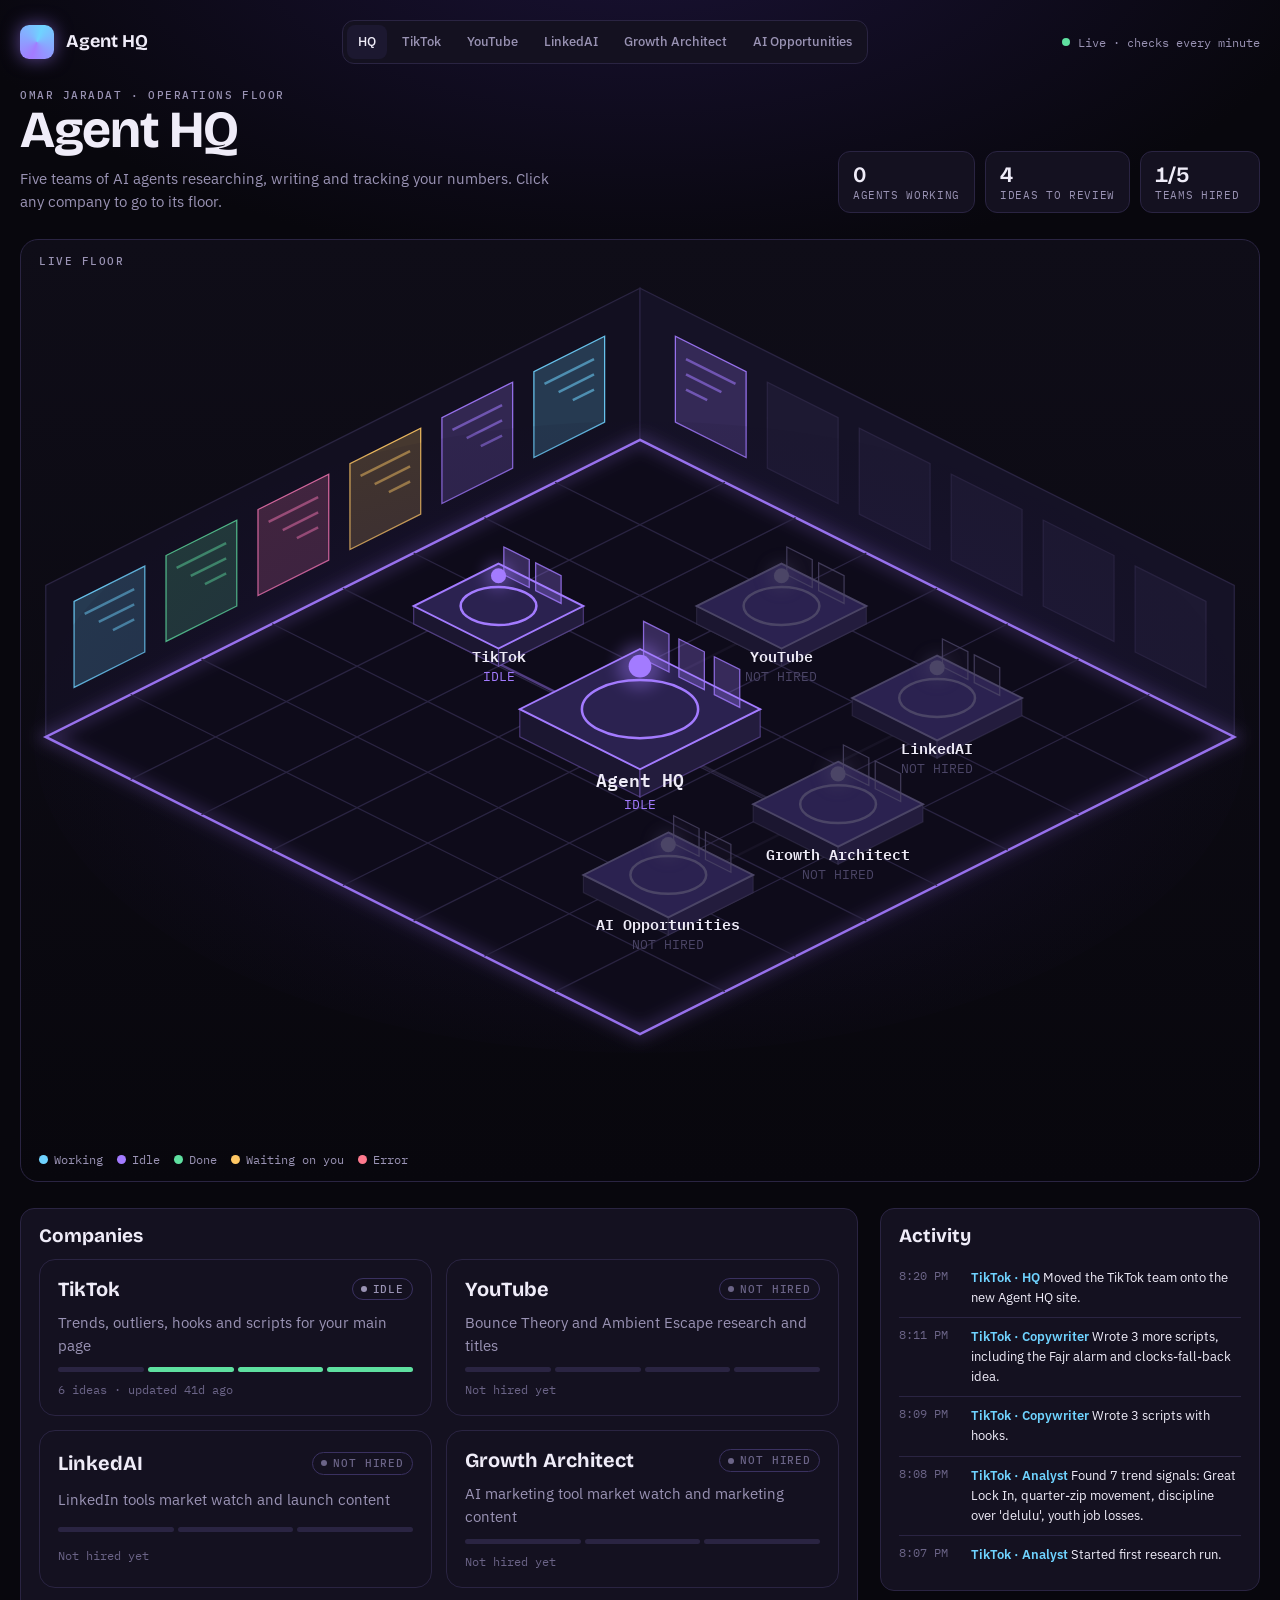
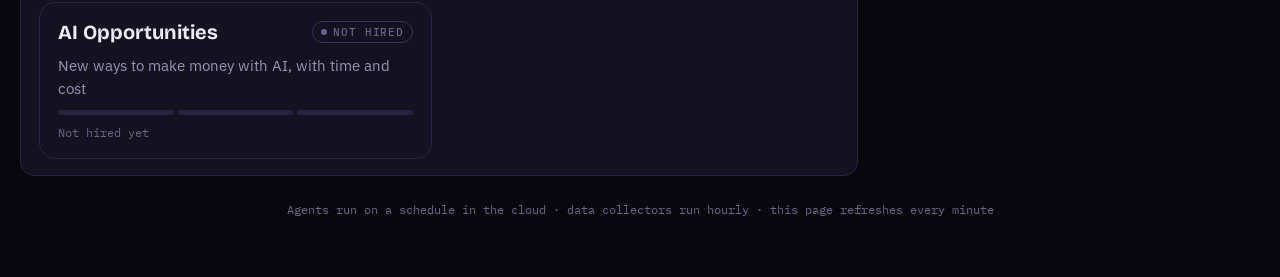
==== index.html @ 27188dbd "Agent HQ: hub, five team sites, hourly data collectors Co-Authored-By: Claude Opus 5.5 <noreply@anth" ====
<!doctype html>
<html lang="en" data-root="./">
<head>
<meta charset="utf-8">
<meta name="viewport" content="width=device-width,initial-scale=1,viewport-fit=cover">
<title>Agent HQ</title>
<link rel="preconnect" href="https://fonts.googleapis.com">
<link rel="preconnect" href="https://fonts.gstatic.com" crossorigin>
<link rel="stylesheet" href="https://fonts.googleapis.com/css2?family=Bricolage+Grotesque:opsz,wght@12..96,500;12..96,700&family=IBM+Plex+Sans:wght@400;500;600&family=IBM+Plex+Mono:wght@400;500&display=swap">
<link rel="stylesheet" href="./assets/style.css">
</head>
<body>
<div class="wrap">
  <header class="top">
    <a class="brand" href="./"><span class="brand-mark"></span><b>Agent HQ</b></a>
    <nav class="nav" id="nav" aria-label="Sites"></nav>
    <div class="live"><span class="pulse"></span><span id="liveText">Connecting…</span></div>
  </header>
  <section class="hero">
    <div><div class="label">Omar Jaradat · operations floor</div><h1>Agent HQ</h1><p>Five teams of AI agents researching, writing and tracking your numbers. Click any company to go to its floor.</p></div>
    <div class="stats">
      <div class="stat"><div class="v" id="s-working">0</div><div class="k">Agents working</div></div>
      <div class="stat"><div class="v" id="s-ideas">0</div><div class="k">Ideas to review</div></div>
      <div class="stat"><div class="v" id="s-teams">0/5</div><div class="k">Teams hired</div></div>
    </div>
  </section>
  <section class="floor-wrap" aria-label="Operations floor">
    <div class="floor-head"><div class="label">Live floor</div></div>
    <svg class="floor" id="floor" role="img" aria-label="Isometric view of all teams"></svg>
    <div class="legend"><span><i class="sw" style="background:#6fd3ff"></i>Working</span><span><i class="sw" style="background:#a37bff"></i>Idle</span><span><i class="sw" style="background:#5fe0a0"></i>Done</span><span><i class="sw" style="background:#ffc864"></i>Waiting on you</span><span><i class="sw" style="background:#ff7a8e"></i>Error</span></div>
  </section>
  <div class="grid">
    <section class="panel"><div class="panel-head"><h2>Companies</h2></div><div class="companies" id="companies"></div></section>
    <section class="panel"><div class="panel-head"><h2>Activity</h2></div><ul class="log" id="log"></ul></section>
  </div>
  <footer>Agents run on a schedule in the cloud · data collectors run hourly · this page refreshes every minute</footer>
</div>
<script src="./assets/config.js"></script>
<script src="./assets/app.js"></script>
</body>
</html>
---- assets/style.css ----
/* Agent HQ — dark command deck. Tokens first. */
:root{
  --bg:#08070d; --bg2:#0f0d18; --surface:#141120; --raised:#1c1830; --line:#2a2442; --line2:#3a3160;
  --fg:#efecf8; --muted:#9a93b4; --dim:#6b6487;
  --accent:#a37bff; --accent2:#6fd3ff; --glow:rgba(163,123,255,.55);
  --good:#5fe0a0; --warn:#ffc864; --bad:#ff7a8e;
  --f-display:"Bricolage Grotesque",ui-sans-serif,system-ui,sans-serif;
  --f-body:"IBM Plex Sans",ui-sans-serif,system-ui,sans-serif;
  --f-mono:"IBM Plex Mono",ui-monospace,Menlo,monospace;
  color-scheme:dark;
}
*{box-sizing:border-box}
html,body{margin:0}
body{background:radial-gradient(1200px 600px at 50% -10%,#1a1236 0%,var(--bg) 60%) fixed,var(--bg);color:var(--fg);
  font:15px/1.55 var(--f-body);padding:20px max(16px,env(safe-area-inset-right,0px)) 60px max(16px,env(safe-area-inset-left,0px))}
a{color:var(--accent)}
button{font:inherit;cursor:pointer}
:focus-visible{outline:2px solid var(--accent);outline-offset:2px}
h1,h2,h3{font-family:var(--f-display);margin:0;line-height:1.15;text-wrap:balance}
.wrap{max-width:1240px;margin:0 auto;display:flex;flex-direction:column;gap:26px}
.label{font:500 11px/1 var(--f-mono);letter-spacing:.14em;text-transform:uppercase;color:var(--muted)}
.muted{color:var(--muted)}

/* Top bar */
.top{display:flex;justify-content:space-between;align-items:center;gap:14px;flex-wrap:wrap}
.brand{display:flex;align-items:center;gap:12px;text-decoration:none;color:var(--fg)}
.brand-mark{width:34px;height:34px;border-radius:9px;background:conic-gradient(from 200deg,var(--accent),var(--accent2),var(--accent));box-shadow:0 0 18px var(--glow)}
.brand b{font-family:var(--f-display);font-size:18px}
.nav{display:flex;gap:4px;flex-wrap:wrap;background:var(--surface);border:1px solid var(--line);border-radius:12px;padding:4px}
.nav a{color:var(--muted);text-decoration:none;padding:7px 11px;border-radius:8px;font-size:13px;font-weight:500}
.nav a:hover{color:var(--fg)}
.nav a[aria-current="page"]{background:var(--raised);color:var(--fg)}
.live{display:flex;align-items:center;gap:8px;font:12px var(--f-mono);color:var(--muted)}
.pulse{width:8px;height:8px;border-radius:50%;background:var(--good);box-shadow:0 0 0 0 rgba(95,224,160,.6);animation:pulse 2s infinite}
@keyframes pulse{0%{box-shadow:0 0 0 0 rgba(95,224,160,.6)}70%{box-shadow:0 0 0 9px rgba(95,224,160,0)}100%{box-shadow:0 0 0 0 rgba(95,224,160,0)}}

/* Hero */
.hero{display:flex;justify-content:space-between;align-items:flex-end;gap:16px;flex-wrap:wrap}
.hero h1{font-size:clamp(30px,5vw,52px);font-weight:700;letter-spacing:-.02em}
.hero p{margin:6px 0 0;color:var(--muted);max-width:60ch}
.stats{display:flex;gap:10px;flex-wrap:wrap}
.stat{background:var(--surface);border:1px solid var(--line);border-radius:12px;padding:10px 14px;min-width:120px}
.stat .v{font:600 22px var(--f-display);font-variant-numeric:tabular-nums}
.stat .k{font:11px var(--f-mono);color:var(--muted);letter-spacing:.06em;text-transform:uppercase}

/* Floor */
.floor-wrap{position:relative;background:linear-gradient(180deg,var(--bg2),var(--bg));border:1px solid var(--line);border-radius:18px;overflow:hidden}
.floor-head{display:flex;justify-content:space-between;align-items:center;gap:10px;flex-wrap:wrap;padding:16px 18px 0}
.floor{display:block;width:100%;height:auto;min-height:320px}
.floor text{font-family:var(--f-mono)}
.pod-core{transform-box:fill-box;transform-origin:center}
.working .pod-core{animation:core 1.6s ease-in-out infinite}
@keyframes core{0%,100%{opacity:.65}50%{opacity:1}}
.working .beam{animation:beam 2.4s linear infinite}
@keyframes beam{0%{opacity:0;transform:translateY(8px)}30%{opacity:.9}100%{opacity:0;transform:translateY(-34px)}}
.ring{transform-box:fill-box;transform-origin:center}
.working .ring{animation:ring 2.2s ease-out infinite}
@keyframes ring{0%{opacity:.8;transform:scale(.6)}100%{opacity:0;transform:scale(1.6)}}
.packet{offset-rotate:0deg}
@media (prefers-reduced-motion:reduce){*{animation:none!important}}

.legend{display:flex;gap:14px;flex-wrap:wrap;font:12px var(--f-mono);color:var(--muted);padding:0 18px 14px}
.legend span{display:inline-flex;align-items:center;gap:6px}
.sw{width:9px;height:9px;border-radius:50%}

/* Grid */
.grid{display:grid;grid-template-columns:minmax(0,1fr) 380px;gap:22px;align-items:start}
@media (max-width:980px){.grid{grid-template-columns:minmax(0,1fr)}}
.panel{background:var(--surface);border:1px solid var(--line);border-radius:14px;padding:16px 18px;min-width:0}
.panel-head{display:flex;justify-content:space-between;align-items:center;gap:10px;flex-wrap:wrap;margin-bottom:12px}
.panel-head h2{font-size:19px;font-weight:700}
.stack{display:flex;flex-direction:column;gap:22px;min-width:0}

/* Agents roster */
.roster{display:grid;grid-template-columns:repeat(auto-fill,minmax(210px,1fr));gap:10px}
.agent{border:1px solid var(--line);border-radius:12px;padding:12px 14px;display:grid;gap:5px;background:var(--bg2);min-width:0}
.agent h3{font-size:15px;font-weight:600}
.agent .role{font-size:13px;color:var(--muted)}
.agent .doing{font-size:13px;overflow-wrap:anywhere}
.agent .when{font:11px var(--f-mono);color:var(--dim)}
.pill{display:inline-flex;align-items:center;gap:6px;width:max-content;font:500 10.5px/1 var(--f-mono);letter-spacing:.08em;text-transform:uppercase;padding:5px 8px;border-radius:999px;border:1px solid var(--line2);color:var(--muted)}
.pill::before{content:"";width:6px;height:6px;border-radius:50%;background:currentColor}
.s-working{color:var(--accent2);border-color:rgba(111,211,255,.4)}
.s-idle{color:var(--muted)}
.s-waiting{color:var(--warn);border-color:rgba(255,200,100,.4)}
.s-error{color:var(--bad);border-color:rgba(255,122,142,.4)}
.s-off{color:var(--dim)}
.s-ok{color:var(--good);border-color:rgba(95,224,160,.4)}

/* Log */
.log{list-style:none;margin:0;padding:0;display:grid;gap:0;max-height:520px;overflow:auto}
.log li{display:grid;grid-template-columns:62px minmax(0,1fr);gap:10px;padding:9px 0;border-bottom:1px solid var(--line);font-size:13px}
.log li:last-child{border-bottom:0}
.log time{font:12px var(--f-mono);color:var(--dim);font-variant-numeric:tabular-nums}
.log b{color:var(--accent2);font-weight:600}

/* Brief */
.brief{position:relative;overflow:hidden;background:linear-gradient(120deg,rgba(163,123,255,.14),transparent 55%),var(--surface)}
.brief h2{font-size:22px}
.brief .sum{max-width:72ch;margin:8px 0 0}
.cols{display:grid;grid-template-columns:repeat(auto-fit,minmax(220px,1fr));gap:16px;margin-top:14px}
.cols ul{margin:6px 0 0;padding-left:18px;display:grid;gap:4px}

/* Ideas */
.tabs{display:flex;gap:4px;flex-wrap:wrap;background:var(--bg2);border:1px solid var(--line);border-radius:10px;padding:3px}
.tabs button{border:0;background:transparent;color:var(--muted);padding:6px 10px;border-radius:7px;font-size:13px}
.tabs button[aria-pressed="true"]{background:var(--raised);color:var(--fg)}
.tabs .n{font:11px var(--f-mono);margin-left:4px;opacity:.75}
.ideas{display:grid;gap:12px}
.idea{border:1px solid var(--line);border-radius:12px;padding:14px 16px;display:grid;gap:9px;background:var(--bg2);min-width:0}
.idea-top{display:flex;justify-content:space-between;align-items:flex-start;gap:10px;flex-wrap:wrap}
.idea h3{font-size:16px;font-weight:600;min-width:0}
.hook{font:500 17px/1.35 var(--f-display);border-left:2px solid var(--accent);padding-left:12px}
.why{color:var(--muted);font-size:14px;max-width:75ch}
details{border-top:1px solid var(--line);padding-top:9px}
summary{cursor:pointer;color:var(--accent);font-size:13px;font-weight:600}
.script{white-space:pre-wrap;font-size:14px;margin-top:8px;max-width:72ch}
.row{display:flex;gap:8px;flex-wrap:wrap;align-items:center}
.btn{display:inline-block;text-decoration:none;border:1px solid var(--line2);background:var(--raised);color:var(--fg);padding:7px 12px;border-radius:8px;font-size:13px;font-weight:500}
.btn:hover{border-color:var(--accent)}
.btn.primary{background:var(--accent);border-color:var(--accent);color:#120c22}
.small{font:12px var(--f-mono);color:var(--dim)}
.sources{display:flex;flex-wrap:wrap;gap:6px 12px;font-size:13px}

/* Research wall */
.wall{display:grid;grid-template-columns:repeat(auto-fill,minmax(230px,1fr));gap:10px}
.shot{border:1px solid var(--line);border-radius:12px;padding:12px 14px;background:linear-gradient(160deg,rgba(111,211,255,.06),transparent 60%),var(--bg2);display:grid;gap:5px;min-width:0}
.shot .t{font-weight:600;font-size:14px;overflow-wrap:anywhere;color:var(--fg);text-decoration:none}
.shot a.t:hover{color:var(--accent)}
.shot .m{font:12px var(--f-mono);color:var(--warn)}
.shot p{margin:0;font-size:13px;color:var(--muted)}

/* Metrics */
.kpis{display:grid;grid-template-columns:repeat(auto-fit,minmax(150px,1fr));gap:10px}
.kpi{border:1px solid var(--line);border-radius:12px;padding:12px 14px;background:var(--bg2)}
.kpi .v{font:600 24px var(--f-display);font-variant-numeric:tabular-nums}
.kpi .k{font-size:12px;color:var(--muted)}
.kpi .d{font:12px var(--f-mono)}
.up{color:var(--good)}.down{color:var(--bad)}
.vids{width:100%;border-collapse:collapse;font-size:13px}
.vids th,.vids td{text-align:left;padding:8px 6px;border-bottom:1px solid var(--line)}
.vids th{font:500 11px var(--f-mono);letter-spacing:.08em;text-transform:uppercase;color:var(--muted)}
.vids td.n{font-variant-numeric:tabular-nums;text-align:right}
.scroll{overflow-x:auto}

.empty{border:1px dashed var(--line2);border-radius:12px;padding:18px;color:var(--muted);display:grid;gap:4px}
.empty strong{color:var(--fg);font-family:var(--f-display)}

/* Hub cards */
.companies{display:grid;grid-template-columns:repeat(auto-fit,minmax(260px,1fr));gap:14px}
.co{display:grid;gap:10px;text-decoration:none;color:var(--fg);border:1px solid var(--line);border-radius:16px;padding:18px;background:var(--surface);transition:border-color .15s,transform .15s}
.co:hover{border-color:var(--accent);transform:translateY(-2px)}
.co h3{font-size:20px}
.co .bar{display:flex;gap:4px}
.co .bar i{flex:1;height:5px;border-radius:3px;background:var(--line)}
.co .bar i.w{background:var(--accent2);box-shadow:0 0 8px rgba(111,211,255,.6)}
.co .bar i.o{background:var(--good)}
.co .bar i.e{background:var(--bad)}
footer{color:var(--dim);font:12px var(--f-mono);text-align:center}
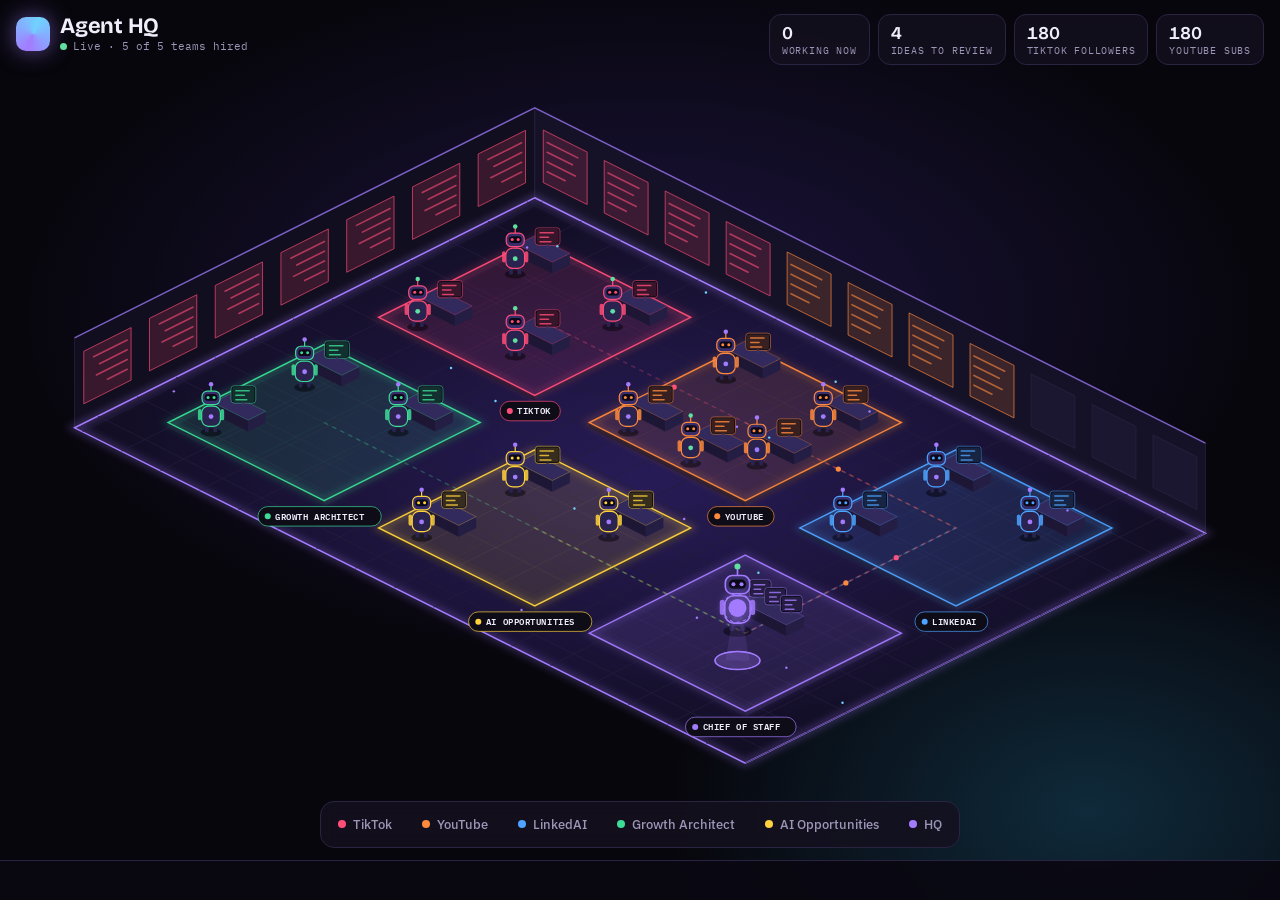
==== commit c672f588: "Game-style HQ floor: animated robots, click-to-zoom rooms, side panel; hire all teams; Chief of Staf" ====
--- a/index.html
+++ b/index.html
@@ -10,31 +10,15 @@
 <link rel="stylesheet" href="./assets/style.css">
 </head>
 <body>
-<div class="wrap">
-  <header class="top">
-    <a class="brand" href="./"><span class="brand-mark"></span><b>Agent HQ</b></a>
-    <nav class="nav" id="nav" aria-label="Sites"></nav>
-    <div class="live"><span class="pulse"></span><span id="liveText">Connecting…</span></div>
-  </header>
-  <section class="hero">
-    <div><div class="label">Omar Jaradat · operations floor</div><h1>Agent HQ</h1><p>Five teams of AI agents researching, writing and tracking your numbers. Click any company to go to its floor.</p></div>
-    <div class="stats">
-      <div class="stat"><div class="v" id="s-working">0</div><div class="k">Agents working</div></div>
-      <div class="stat"><div class="v" id="s-ideas">0</div><div class="k">Ideas to review</div></div>
-      <div class="stat"><div class="v" id="s-teams">0/5</div><div class="k">Teams hired</div></div>
-    </div>
-  </section>
-  <section class="floor-wrap" aria-label="Operations floor">
-    <div class="floor-head"><div class="label">Live floor</div></div>
-    <svg class="floor" id="floor" role="img" aria-label="Isometric view of all teams"></svg>
-    <div class="legend"><span><i class="sw" style="background:#6fd3ff"></i>Working</span><span><i class="sw" style="background:#a37bff"></i>Idle</span><span><i class="sw" style="background:#5fe0a0"></i>Done</span><span><i class="sw" style="background:#ffc864"></i>Waiting on you</span><span><i class="sw" style="background:#ff7a8e"></i>Error</span></div>
-  </section>
-  <div class="grid">
-    <section class="panel"><div class="panel-head"><h2>Companies</h2></div><div class="companies" id="companies"></div></section>
-    <section class="panel"><div class="panel-head"><h2>Activity</h2></div><ul class="log" id="log"></ul></section>
-  </div>
-  <footer>Agents run on a schedule in the cloud · data collectors run hourly · this page refreshes every minute</footer>
-</div>
+<div id="stage"><svg id="world" role="img" aria-label="Agent HQ floor: click a room or a robot to zoom in"></svg></div>
+<header class="hud-top">
+  <a class="brand" href="./" style="text-decoration:none;color:inherit"><span class="brand-mark"></span><div><h1>Agent HQ</h1><div class="sub"><span class="pulse"></span><span id="liveText">Connecting…</span></div></div></a>
+  <div class="chips" id="chips"></div>
+</header>
+<button class="backbtn" id="back" hidden>← Whole floor</button>
+<nav class="teambar" id="teambar" aria-label="Teams"></nav>
+<div class="ticker" aria-label="Latest agent activity"><div class="ticker-track" id="tickerTrack"></div></div>
+<aside class="panel-side" id="panel" aria-label="Details"></aside>
 <script src="./assets/config.js"></script>
 <script src="./assets/app.js"></script>
 </body>
--- a/assets/style.css
+++ b/assets/style.css
@@ -1,159 +1,179 @@
-/* Agent HQ — dark command deck. Tokens first. */
+/* Agent HQ — game-style command floor. Dark by design. */
 :root{
-  --bg:#08070d; --bg2:#0f0d18; --surface:#141120; --raised:#1c1830; --line:#2a2442; --line2:#3a3160;
-  --fg:#efecf8; --muted:#9a93b4; --dim:#6b6487;
-  --accent:#a37bff; --accent2:#6fd3ff; --glow:rgba(163,123,255,.55);
-  --good:#5fe0a0; --warn:#ffc864; --bad:#ff7a8e;
+  --bg:#07060c; --bg2:#0e0c17; --surface:#14111f; --raised:#1c1830; --line:#2a2442; --line2:#3a3160;
+  --fg:#f1eefb; --muted:#9d96b8; --dim:#6b6489;
+  --accent:#a37bff; --accent2:#6fd3ff; --good:#5fe0a0; --warn:#ffc864; --bad:#ff7a8e;
   --f-display:"Bricolage Grotesque",ui-sans-serif,system-ui,sans-serif;
   --f-body:"IBM Plex Sans",ui-sans-serif,system-ui,sans-serif;
   --f-mono:"IBM Plex Mono",ui-monospace,Menlo,monospace;
   color-scheme:dark;
 }
 *{box-sizing:border-box}
-html,body{margin:0}
-body{background:radial-gradient(1200px 600px at 50% -10%,#1a1236 0%,var(--bg) 60%) fixed,var(--bg);color:var(--fg);
-  font:15px/1.55 var(--f-body);padding:20px max(16px,env(safe-area-inset-right,0px)) 60px max(16px,env(safe-area-inset-left,0px))}
+html,body{margin:0;height:100%}
+body{background:var(--bg);color:var(--fg);font:15px/1.5 var(--f-body);overflow:hidden}
+body.page{overflow:auto;padding:20px max(16px,env(safe-area-inset-right,0px)) 40px max(16px,env(safe-area-inset-left,0px))}
 a{color:var(--accent)}
-button{font:inherit;cursor:pointer}
+button{font:inherit;cursor:pointer;color:inherit}
 :focus-visible{outline:2px solid var(--accent);outline-offset:2px}
 h1,h2,h3{font-family:var(--f-display);margin:0;line-height:1.15;text-wrap:balance}
-.wrap{max-width:1240px;margin:0 auto;display:flex;flex-direction:column;gap:26px}
-.label{font:500 11px/1 var(--f-mono);letter-spacing:.14em;text-transform:uppercase;color:var(--muted)}
-.muted{color:var(--muted)}
+.label{font:500 11px/1.2 var(--f-mono);letter-spacing:.14em;text-transform:uppercase;color:var(--muted)}
+.muted{color:var(--muted)} .small{font:12px var(--f-mono);color:var(--dim)}
+/* simple pages (auth, privacy, terms) */
+.wrap{max-width:1100px;margin:0 auto}
+.panel{background:var(--surface);border:1px solid var(--line);border-radius:14px;padding:18px 20px}
+.btn{display:inline-block;text-decoration:none;border:1px solid var(--line2);background:var(--raised);color:var(--fg);padding:8px 13px;border-radius:9px;font-size:13px;font-weight:500}
+.btn:hover{border-color:var(--accent)}
+.btn.primary{background:var(--accent);border-color:var(--accent);color:#120c22}
 
-/* Top bar */
-.top{display:flex;justify-content:space-between;align-items:center;gap:14px;flex-wrap:wrap}
-.brand{display:flex;align-items:center;gap:12px;text-decoration:none;color:var(--fg)}
-.brand-mark{width:34px;height:34px;border-radius:9px;background:conic-gradient(from 200deg,var(--accent),var(--accent2),var(--accent));box-shadow:0 0 18px var(--glow)}
-.brand b{font-family:var(--f-display);font-size:18px}
-.nav{display:flex;gap:4px;flex-wrap:wrap;background:var(--surface);border:1px solid var(--line);border-radius:12px;padding:4px}
-.nav a{color:var(--muted);text-decoration:none;padding:7px 11px;border-radius:8px;font-size:13px;font-weight:500}
-.nav a:hover{color:var(--fg)}
-.nav a[aria-current="page"]{background:var(--raised);color:var(--fg)}
-.live{display:flex;align-items:center;gap:8px;font:12px var(--f-mono);color:var(--muted)}
-.pulse{width:8px;height:8px;border-radius:50%;background:var(--good);box-shadow:0 0 0 0 rgba(95,224,160,.6);animation:pulse 2s infinite}
-@keyframes pulse{0%{box-shadow:0 0 0 0 rgba(95,224,160,.6)}70%{box-shadow:0 0 0 9px rgba(95,224,160,0)}100%{box-shadow:0 0 0 0 rgba(95,224,160,0)}}
+/* ---------- Game stage ---------- */
+#stage{position:fixed;inset:0;background:
+  radial-gradient(900px 500px at 50% 35%,#1d1440 0%,transparent 70%),
+  radial-gradient(600px 400px at 85% 90%,#0f2a3a 0%,transparent 70%),var(--bg)}
+#world{width:100%;height:100%;display:block;touch-action:none;cursor:grab}
+#world.dragging{cursor:grabbing}
+.room{cursor:pointer}
+.room .floor{transition:fill-opacity .2s}
+.room:hover .floor{fill-opacity:.22}
+.room-label{pointer-events:none}
+.bot{cursor:pointer}
+.bot:hover .bot-body{filter:brightness(1.25)}
 
-/* Hero */
-.hero{display:flex;justify-content:space-between;align-items:flex-end;gap:16px;flex-wrap:wrap}
-.hero h1{font-size:clamp(30px,5vw,52px);font-weight:700;letter-spacing:-.02em}
-.hero p{margin:6px 0 0;color:var(--muted);max-width:60ch}
-.stats{display:flex;gap:10px;flex-wrap:wrap}
-.stat{background:var(--surface);border:1px solid var(--line);border-radius:12px;padding:10px 14px;min-width:120px}
-.stat .v{font:600 22px var(--f-display);font-variant-numeric:tabular-nums}
-.stat .k{font:11px var(--f-mono);color:var(--muted);letter-spacing:.06em;text-transform:uppercase}
+/* robot animation */
+.bot-anim{animation:bob 2.6s ease-in-out infinite;transform-box:fill-box;transform-origin:50% 100%}
+.bot.working .bot-anim{animation:bob 0.9s ease-in-out infinite}
+.bot.off .bot-anim{animation:none;opacity:.35}
+.bot.error .bot-anim{animation:shake .5s ease-in-out infinite}
+@keyframes bob{0%,100%{transform:translateY(0)}50%{transform:translateY(-4px)}}
+@keyframes shake{0%,100%{transform:translateX(0)}25%{transform:translateX(-2px) rotate(-3deg)}75%{transform:translateX(2px) rotate(3deg)}}
+.bot-head{transform-box:fill-box;transform-origin:50% 100%;animation:look 7s ease-in-out infinite}
+.bot.working .bot-head{animation:nod 1.2s ease-in-out infinite}
+@keyframes look{0%,40%,100%{transform:rotate(0)}50%,60%{transform:rotate(-8deg)}70%,80%{transform:rotate(7deg)}}
+@keyframes nod{0%,100%{transform:rotate(0)}50%{transform:rotate(4deg)}}
+.eye{animation:blink 4.5s infinite;transform-box:fill-box;transform-origin:center}
+@keyframes blink{0%,94%,100%{transform:scaleY(1)}96%{transform:scaleY(.1)}}
+.arm-l,.arm-r{transform-box:fill-box;transform-origin:50% 0}
+.bot.working .arm-l{animation:type .32s ease-in-out infinite alternate}
+.bot.working .arm-r{animation:type .32s ease-in-out infinite alternate-reverse}
+@keyframes type{from{transform:rotate(-14deg)}to{transform:rotate(10deg)}}
+.antenna-ball{animation:pulse 2s ease-in-out infinite}
+.bot.working .antenna-ball{animation:pulse .6s ease-in-out infinite}
+@keyframes pulse{0%,100%{opacity:.45}50%{opacity:1}}
+.screen-line{animation:scroll 1.8s linear infinite}
+@keyframes scroll{from{transform:translateY(0)}to{transform:translateY(-12px)}}
+.wander{animation:wander 14s ease-in-out infinite}
+@keyframes wander{0%,100%{transform:translate(0,0)}25%{transform:translate(10px,5px)}50%{transform:translate(0,9px)}75%{transform:translate(-10px,4px)}}
+.ring{transform-box:fill-box;transform-origin:center;animation:ring 2s ease-out infinite}
+@keyframes ring{0%{opacity:.8;transform:scale(.5)}100%{opacity:0;transform:scale(1.7)}}
+.spark{animation:spark 6s linear infinite}
+@keyframes spark{0%{opacity:0;transform:translateY(0)}20%{opacity:.8}100%{opacity:0;transform:translateY(-60px)}}
+@media (prefers-reduced-motion:reduce){*{animation:none!important;transition:none!important}}
 
-/* Floor */
-.floor-wrap{position:relative;background:linear-gradient(180deg,var(--bg2),var(--bg));border:1px solid var(--line);border-radius:18px;overflow:hidden}
-.floor-head{display:flex;justify-content:space-between;align-items:center;gap:10px;flex-wrap:wrap;padding:16px 18px 0}
-.floor{display:block;width:100%;height:auto;min-height:320px}
-.floor text{font-family:var(--f-mono)}
-.pod-core{transform-box:fill-box;transform-origin:center}
-.working .pod-core{animation:core 1.6s ease-in-out infinite}
-@keyframes core{0%,100%{opacity:.65}50%{opacity:1}}
-.working .beam{animation:beam 2.4s linear infinite}
-@keyframes beam{0%{opacity:0;transform:translateY(8px)}30%{opacity:.9}100%{opacity:0;transform:translateY(-34px)}}
-.ring{transform-box:fill-box;transform-origin:center}
-.working .ring{animation:ring 2.2s ease-out infinite}
-@keyframes ring{0%{opacity:.8;transform:scale(.6)}100%{opacity:0;transform:scale(1.6)}}
-.packet{offset-rotate:0deg}
-@media (prefers-reduced-motion:reduce){*{animation:none!important}}
+/* ---------- HUD ---------- */
+.hud-top{position:fixed;top:0;left:0;right:0;display:flex;justify-content:space-between;align-items:flex-start;gap:12px;flex-wrap:wrap;
+  padding:calc(14px + env(safe-area-inset-top,0px)) max(16px,env(safe-area-inset-right,0px)) 0 max(16px,env(safe-area-inset-left,0px));pointer-events:none}
+.hud-top > *{pointer-events:auto}
+.brand{display:flex;align-items:center;gap:10px}
+.brand-mark{width:34px;height:34px;border-radius:10px;background:conic-gradient(from 200deg,var(--accent),var(--accent2),var(--accent));box-shadow:0 0 22px rgba(163,123,255,.55)}
+.brand h1{font-size:22px;font-weight:700;letter-spacing:-.01em}
+.brand .sub{font:11px var(--f-mono);color:var(--muted);display:flex;align-items:center;gap:6px}
+.pulse{width:7px;height:7px;border-radius:50%;background:var(--good);box-shadow:0 0 0 0 rgba(95,224,160,.6);animation:livepulse 2s infinite}
+@keyframes livepulse{0%{box-shadow:0 0 0 0 rgba(95,224,160,.6)}70%{box-shadow:0 0 0 8px rgba(95,224,160,0)}100%{box-shadow:0 0 0 0 rgba(95,224,160,0)}}
+.chips{display:flex;gap:8px;flex-wrap:wrap;justify-content:flex-end}
+.chip{background:rgba(20,17,31,.82);backdrop-filter:blur(8px);border:1px solid var(--line);border-radius:12px;padding:7px 12px;min-width:92px}
+.chip .v{font:600 18px var(--f-display);font-variant-numeric:tabular-nums}
+.chip .k{font:10px var(--f-mono);letter-spacing:.08em;text-transform:uppercase;color:var(--muted)}
+.chip .d{font:11px var(--f-mono)} .up{color:var(--good)} .down{color:var(--bad)}
 
-.legend{display:flex;gap:14px;flex-wrap:wrap;font:12px var(--f-mono);color:var(--muted);padding:0 18px 14px}
-.legend span{display:inline-flex;align-items:center;gap:6px}
-.sw{width:9px;height:9px;border-radius:50%}
+.teambar{position:fixed;left:50%;transform:translateX(-50%);bottom:calc(52px + env(safe-area-inset-bottom,0px));display:flex;gap:6px;
+  background:rgba(20,17,31,.85);backdrop-filter:blur(10px);border:1px solid var(--line);border-radius:14px;padding:5px;max-width:calc(100vw - 32px);overflow-x:auto}
+.teambar button{border:0;background:transparent;padding:8px 12px;border-radius:10px;font-size:13px;font-weight:500;color:var(--muted);white-space:nowrap;display:flex;align-items:center;gap:7px}
+.teambar button:hover{color:var(--fg)}
+.teambar button[aria-pressed="true"]{background:var(--raised);color:var(--fg)}
+.teambar .sw{width:8px;height:8px;border-radius:50%}
+.teambar .live{width:6px;height:6px;border-radius:50%;background:var(--accent2);box-shadow:0 0 8px var(--accent2)}
 
-/* Grid */
-.grid{display:grid;grid-template-columns:minmax(0,1fr) 380px;gap:22px;align-items:start}
-@media (max-width:980px){.grid{grid-template-columns:minmax(0,1fr)}}
-.panel{background:var(--surface);border:1px solid var(--line);border-radius:14px;padding:16px 18px;min-width:0}
-.panel-head{display:flex;justify-content:space-between;align-items:center;gap:10px;flex-wrap:wrap;margin-bottom:12px}
-.panel-head h2{font-size:19px;font-weight:700}
-.stack{display:flex;flex-direction:column;gap:22px;min-width:0}
+.ticker{position:fixed;left:0;right:0;bottom:0;height:calc(40px + env(safe-area-inset-bottom,0px));padding-bottom:env(safe-area-inset-bottom,0px);
+  background:rgba(10,8,18,.92);border-top:1px solid var(--line);overflow:hidden;display:flex;align-items:center}
+.ticker-track{display:flex;gap:40px;white-space:nowrap;animation:tick 80s linear infinite;padding-left:100%;font:12.5px var(--f-mono);color:var(--muted)}
+.ticker-track b{font-weight:500}
+@keyframes tick{from{transform:translateX(0)}to{transform:translateX(-100%)}}
+.ticker:hover .ticker-track{animation-play-state:paused}
 
-/* Agents roster */
-.roster{display:grid;grid-template-columns:repeat(auto-fill,minmax(210px,1fr));gap:10px}
-.agent{border:1px solid var(--line);border-radius:12px;padding:12px 14px;display:grid;gap:5px;background:var(--bg2);min-width:0}
-.agent h3{font-size:15px;font-weight:600}
-.agent .role{font-size:13px;color:var(--muted)}
-.agent .doing{font-size:13px;overflow-wrap:anywhere}
-.agent .when{font:11px var(--f-mono);color:var(--dim)}
+.backbtn{position:fixed;left:max(16px,env(safe-area-inset-left,0px));bottom:calc(52px + env(safe-area-inset-bottom,0px));
+  background:rgba(20,17,31,.9);border:1px solid var(--line2);border-radius:12px;padding:9px 14px;font-size:13px;font-weight:600}
+.hint{position:fixed;left:50%;top:50%;transform:translate(-50%,-50%);pointer-events:none;font:12px var(--f-mono);color:var(--muted);opacity:0;transition:opacity .4s}
+
+/* ---------- Side panel ---------- */
+.panel-side{position:fixed;top:0;right:0;bottom:0;width:min(470px,100vw);background:rgba(14,12,23,.97);backdrop-filter:blur(14px);
+  border-left:1px solid var(--line);transform:translateX(105%);transition:transform .45s cubic-bezier(.2,.8,.2,1);display:flex;flex-direction:column;z-index:5;
+  padding-top:env(safe-area-inset-top,0px);padding-bottom:env(safe-area-inset-bottom,0px)}
+.panel-side.open{transform:none}
+@media (max-width:760px){
+  .panel-side{top:auto;left:0;width:100%;height:60vh;border-left:0;border-top:1px solid var(--line);border-radius:18px 18px 0 0;transform:translateY(105%)}
+  .panel-side.open{transform:none}
+  .chips .chip:nth-child(n+3){display:none}
+}
+.ph{padding:18px 20px 0;display:grid;gap:10px}
+.ph-top{display:flex;justify-content:space-between;align-items:flex-start;gap:10px}
+.ph h2{font-size:24px;font-weight:700}
+.ph .tag{font-size:13px;color:var(--muted)}
+.xbtn{border:1px solid var(--line2);background:var(--raised);border-radius:10px;width:36px;height:36px;font-size:18px;line-height:1;flex:none}
+.tabs{display:flex;gap:2px;overflow-x:auto;border-bottom:1px solid var(--line);padding:0 14px;margin-top:4px}
+.tabs button{border:0;background:transparent;color:var(--muted);padding:10px 10px;font-size:13px;font-weight:500;border-bottom:2px solid transparent;white-space:nowrap}
+.tabs button[aria-selected="true"]{color:var(--fg);border-bottom-color:var(--tc,var(--accent))}
+.tabs .n{font:11px var(--f-mono);margin-left:4px;opacity:.7}
+.pb{flex:1;overflow-y:auto;padding:16px 20px 28px;display:flex;flex-direction:column;gap:14px;min-height:0}
+
+.card{background:var(--surface);border:1px solid var(--line);border-radius:13px;padding:14px 15px;display:grid;gap:8px;min-width:0}
+.card h3{font-size:16px;font-weight:600;min-width:0}
+.agentcard{border-color:var(--tc,var(--line2));background:linear-gradient(135deg,color-mix(in srgb,var(--tc,#a37bff) 14%,transparent),transparent 70%),var(--surface)}
+.row{display:flex;gap:8px;flex-wrap:wrap;align-items:center}
+.between{justify-content:space-between}
 .pill{display:inline-flex;align-items:center;gap:6px;width:max-content;font:500 10.5px/1 var(--f-mono);letter-spacing:.08em;text-transform:uppercase;padding:5px 8px;border-radius:999px;border:1px solid var(--line2);color:var(--muted)}
 .pill::before{content:"";width:6px;height:6px;border-radius:50%;background:currentColor}
-.s-working{color:var(--accent2);border-color:rgba(111,211,255,.4)}
-.s-idle{color:var(--muted)}
-.s-waiting{color:var(--warn);border-color:rgba(255,200,100,.4)}
-.s-error{color:var(--bad);border-color:rgba(255,122,142,.4)}
-.s-off{color:var(--dim)}
-.s-ok{color:var(--good);border-color:rgba(95,224,160,.4)}
-
-/* Log */
-.log{list-style:none;margin:0;padding:0;display:grid;gap:0;max-height:520px;overflow:auto}
-.log li{display:grid;grid-template-columns:62px minmax(0,1fr);gap:10px;padding:9px 0;border-bottom:1px solid var(--line);font-size:13px}
+.s-working{color:var(--accent2);border-color:rgba(111,211,255,.4)} .s-ok{color:var(--good);border-color:rgba(95,224,160,.4)}
+.s-waiting{color:var(--warn);border-color:rgba(255,200,100,.4)} .s-error{color:var(--bad);border-color:rgba(255,122,142,.4)}
+.s-idle{color:var(--accent)} .s-off{color:var(--dim)}
+.hook{font:500 16.5px/1.35 var(--f-display);border-left:2px solid var(--tc,var(--accent));padding-left:11px}
+.why{color:var(--muted);font-size:13.5px}
+details{border-top:1px solid var(--line);padding-top:8px}
+summary{cursor:pointer;color:var(--tc,var(--accent));font-size:13px;font-weight:600}
+.script{white-space:pre-wrap;font-size:14px;margin-top:8px}
+.sources{display:flex;flex-wrap:wrap;gap:4px 10px;font-size:12.5px}
+.sources a{color:var(--muted)}
+.subtabs{display:flex;gap:4px;flex-wrap:wrap}
+.subtabs button{border:1px solid var(--line);background:transparent;color:var(--muted);padding:5px 10px;border-radius:8px;font-size:12.5px}
+.subtabs button[aria-pressed="true"]{background:var(--raised);color:var(--fg);border-color:var(--line2)}
+.kpis{display:grid;grid-template-columns:repeat(2,minmax(0,1fr));gap:8px}
+.kpi{background:var(--surface);border:1px solid var(--line);border-radius:12px;padding:11px 13px}
+.kpi .v{font:600 22px var(--f-display);font-variant-numeric:tabular-nums}
+.kpi .k{font-size:12px;color:var(--muted)}
+.kpi .d{font:11.5px var(--f-mono)}
+.vid{display:grid;grid-template-columns:minmax(0,1fr) auto;gap:4px 10px;padding:9px 0;border-bottom:1px solid var(--line);font-size:13px}
+.vid:last-child{border-bottom:0}
+.vid .t{overflow:hidden;text-overflow:ellipsis;white-space:nowrap;color:var(--fg);text-decoration:none}
+.vid .n{font:12.5px var(--f-mono);font-variant-numeric:tabular-nums;text-align:right}
+.vid .m{font:11.5px var(--f-mono);color:var(--dim)}
+.shot{display:grid;gap:4px;padding:11px 0;border-bottom:1px solid var(--line)}
+.shot:last-child{border-bottom:0}
+.shot .t{font-weight:600;font-size:14px;color:var(--fg);text-decoration:none;overflow-wrap:anywhere}
+.shot a.t:hover{color:var(--tc,var(--accent))}
+.shot .m{font:11.5px var(--f-mono);color:var(--warn)}
+.shot p{margin:0;font-size:13px;color:var(--muted)}
+.log{list-style:none;margin:0;padding:0}
+.log li{display:grid;grid-template-columns:58px minmax(0,1fr);gap:10px;padding:8px 0;border-bottom:1px solid var(--line);font-size:13px}
 .log li:last-child{border-bottom:0}
-.log time{font:12px var(--f-mono);color:var(--dim);font-variant-numeric:tabular-nums}
-.log b{color:var(--accent2);font-weight:600}
-
-/* Brief */
-.brief{position:relative;overflow:hidden;background:linear-gradient(120deg,rgba(163,123,255,.14),transparent 55%),var(--surface)}
-.brief h2{font-size:22px}
-.brief .sum{max-width:72ch;margin:8px 0 0}
-.cols{display:grid;grid-template-columns:repeat(auto-fit,minmax(220px,1fr));gap:16px;margin-top:14px}
-.cols ul{margin:6px 0 0;padding-left:18px;display:grid;gap:4px}
-
-/* Ideas */
-.tabs{display:flex;gap:4px;flex-wrap:wrap;background:var(--bg2);border:1px solid var(--line);border-radius:10px;padding:3px}
-.tabs button{border:0;background:transparent;color:var(--muted);padding:6px 10px;border-radius:7px;font-size:13px}
-.tabs button[aria-pressed="true"]{background:var(--raised);color:var(--fg)}
-.tabs .n{font:11px var(--f-mono);margin-left:4px;opacity:.75}
-.ideas{display:grid;gap:12px}
-.idea{border:1px solid var(--line);border-radius:12px;padding:14px 16px;display:grid;gap:9px;background:var(--bg2);min-width:0}
-.idea-top{display:flex;justify-content:space-between;align-items:flex-start;gap:10px;flex-wrap:wrap}
-.idea h3{font-size:16px;font-weight:600;min-width:0}
-.hook{font:500 17px/1.35 var(--f-display);border-left:2px solid var(--accent);padding-left:12px}
-.why{color:var(--muted);font-size:14px;max-width:75ch}
-details{border-top:1px solid var(--line);padding-top:9px}
-summary{cursor:pointer;color:var(--accent);font-size:13px;font-weight:600}
-.script{white-space:pre-wrap;font-size:14px;margin-top:8px;max-width:72ch}
-.row{display:flex;gap:8px;flex-wrap:wrap;align-items:center}
-.btn{display:inline-block;text-decoration:none;border:1px solid var(--line2);background:var(--raised);color:var(--fg);padding:7px 12px;border-radius:8px;font-size:13px;font-weight:500}
-.btn:hover{border-color:var(--accent)}
-.btn.primary{background:var(--accent);border-color:var(--accent);color:#120c22}
-.small{font:12px var(--f-mono);color:var(--dim)}
-.sources{display:flex;flex-wrap:wrap;gap:6px 12px;font-size:13px}
-
-/* Research wall */
-.wall{display:grid;grid-template-columns:repeat(auto-fill,minmax(230px,1fr));gap:10px}
-.shot{border:1px solid var(--line);border-radius:12px;padding:12px 14px;background:linear-gradient(160deg,rgba(111,211,255,.06),transparent 60%),var(--bg2);display:grid;gap:5px;min-width:0}
-.shot .t{font-weight:600;font-size:14px;overflow-wrap:anywhere;color:var(--fg);text-decoration:none}
-.shot a.t:hover{color:var(--accent)}
-.shot .m{font:12px var(--f-mono);color:var(--warn)}
-.shot p{margin:0;font-size:13px;color:var(--muted)}
-
-/* Metrics */
-.kpis{display:grid;grid-template-columns:repeat(auto-fit,minmax(150px,1fr));gap:10px}
-.kpi{border:1px solid var(--line);border-radius:12px;padding:12px 14px;background:var(--bg2)}
-.kpi .v{font:600 24px var(--f-display);font-variant-numeric:tabular-nums}
-.kpi .k{font-size:12px;color:var(--muted)}
-.kpi .d{font:12px var(--f-mono)}
-.up{color:var(--good)}.down{color:var(--bad)}
-.vids{width:100%;border-collapse:collapse;font-size:13px}
-.vids th,.vids td{text-align:left;padding:8px 6px;border-bottom:1px solid var(--line)}
-.vids th{font:500 11px var(--f-mono);letter-spacing:.08em;text-transform:uppercase;color:var(--muted)}
-.vids td.n{font-variant-numeric:tabular-nums;text-align:right}
-.scroll{overflow-x:auto}
-
-.empty{border:1px dashed var(--line2);border-radius:12px;padding:18px;color:var(--muted);display:grid;gap:4px}
+.log time{font:11.5px var(--f-mono);color:var(--dim);font-variant-numeric:tabular-nums}
+.log b{font-weight:600}
+.empty{border:1px dashed var(--line2);border-radius:12px;padding:16px;color:var(--muted);display:grid;gap:4px;font-size:13.5px}
 .empty strong{color:var(--fg);font-family:var(--f-display)}
-
-/* Hub cards */
-.companies{display:grid;grid-template-columns:repeat(auto-fit,minmax(260px,1fr));gap:14px}
-.co{display:grid;gap:10px;text-decoration:none;color:var(--fg);border:1px solid var(--line);border-radius:16px;padding:18px;background:var(--surface);transition:border-color .15s,transform .15s}
-.co:hover{border-color:var(--accent);transform:translateY(-2px)}
-.co h3{font-size:20px}
-.co .bar{display:flex;gap:4px}
-.co .bar i{flex:1;height:5px;border-radius:3px;background:var(--line)}
-.co .bar i.w{background:var(--accent2);box-shadow:0 0 8px rgba(111,211,255,.6)}
-.co .bar i.o{background:var(--good)}
-.co .bar i.e{background:var(--bad)}
-footer{color:var(--dim);font:12px var(--f-mono);text-align:center}
+.brief ul{margin:4px 0 0;padding-left:18px;display:grid;gap:4px;font-size:14px}
+.chart{width:100%;height:auto;display:block}
+.chart text{font-family:var(--f-mono)}
+.roster{display:grid;gap:8px}
+.mini-agent{display:grid;grid-template-columns:34px minmax(0,1fr) auto;gap:10px;align-items:center;padding:10px 12px;border:1px solid var(--line);border-radius:12px;background:var(--bg2);cursor:pointer;text-align:left;width:100%}
+.mini-agent:hover{border-color:var(--tc,var(--accent))}
+.mini-agent .av{width:34px;height:34px;border-radius:10px;background:color-mix(in srgb,var(--tc,#a37bff) 22%,transparent);display:grid;place-items:center}
+.mini-agent .nm{font-weight:600;font-size:14px}
+.mini-agent .dg{font-size:12.5px;color:var(--muted);overflow:hidden;text-overflow:ellipsis;white-space:nowrap}
+.toast{position:fixed;left:50%;transform:translateX(-50%);top:calc(16px + env(safe-area-inset-top,0px));background:var(--fg);color:var(--bg);padding:9px 14px;border-radius:9px;font-size:13px;font-weight:500;z-index:9}
